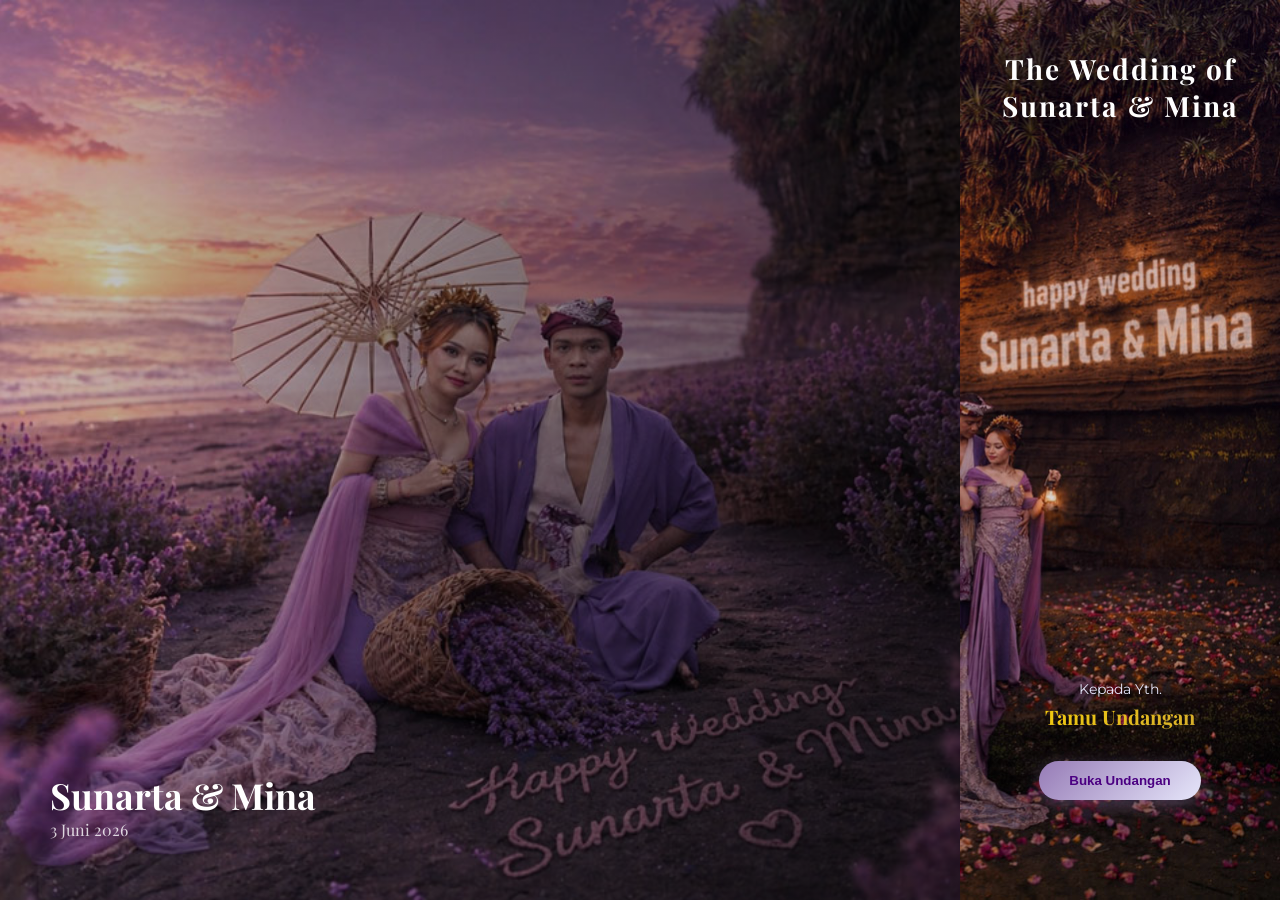
==== index.html @ 50cc135c "Replace closing image with a new file format" ====
<!DOCTYPE html>
<html lang="id">
<head>
<meta charset="UTF-8">
<meta name="viewport" content="width=device-width, initial-scale=1.0">

<title>The Wedding of Sunarta & Mina</title>

<!-- META SHARE -->
<meta property="og:title" content="Undangan Pawiwahan Sunarta & Mina">
<meta property="og:description" content="Undangan Pernikahan 3 Juni 2026">
<meta property="og:image" content="https://gurubaru.github.io/sunarta-mina/image/image_thumbnail_landscape.jpg">
<meta property="og:url" content="https://gurubaru.github.io/sunarta-mina/">
<meta property="og:type" content="website" />

<!-- FONT -->
<link href="https://fonts.googleapis.com/css2?family=Playfair+Display:wght@500;700&family=Montserrat:wght@300;400;600&display=swap" rel="stylesheet">
<link rel="stylesheet" href="style.css">
<link rel="shortcut icon" href="image/favicon-lavender.png" type="image/x-icon">
</head>

<body>
<div class="layout">
    <!-- KOLOM KIRI (PARALLAX IMAGE) -->
    <div class="left-side">
        <div class="left-text">
            <h1>Sunarta & Mina</h1>
            <p>3 Juni 2026</p>
        </div>
    </div>

    <!-- KOLOM KANAN (ISI UNDANGAN) -->
    <div class="right-side">
<!-- HERO -->
<div class="hero">

    <div class="hero-content top">
        <h1>The Wedding of</h1>
        <h1>Sunarta & Mina</h1>
    </div>

    <div class="hero-content middle">
        <p>Kepada Yth.</p>
        <h3 id="guest"></h3>
    </div>

    <button class="btn" onclick="openInvitation()">Buka Undangan</button>

</div>

<!-- SEMUA ISI UNDANGAN -->
<div id="mainContent" style="display:none;">
<!-- CARD 1 -->
<section class="card-1">
    
    <!-- TOP -->
    <div class="card1-top">
        <h1>Sunarta <br> & <br> Mina</h1>
    </div>

    <!-- MIDDLE (LAVENDER BOX) -->
    <div class="card1-middle">
        <p>3 Juni 2026</p>
        <p>Buda Umanis Julungwangi Saka 1948</p>
    </div>

    <!-- BOTTOM (COUNTDOWN) -->
    <div class="card1-bottom">
        <div class="countdown">
            <div class="box">
                <span id="day">0</span>
                <small>Hari</small>
            </div>
            <div class="box">
                <span id="hour">0</span>
                <small>Jam</small>
            </div>
            <div class="box">
                <span id="minute">0</span>
                <small>Menit</small>
            </div>
        </div>
    </div>

</section>

<!-- CARD 2 -->
<section class="card-2 fade-soft"> 
    <p class="reveal-text ayat">
        Sahrdayam saammanasyam, awidwesam krnomi wah, anyo anyam abhi haryata, watsam jatam iwa aghnya
    </p>

    <p class="reveal-text arti">
        "Aku membuat kamu sehati, sepikiran, dan bebas dari kebencian. Cintailah satu sama lain seperti sapi mencintai anaknya yang baru lahir"
    </p>

    <p class="reveal-text sumber">(Atharwa Weda III.30.1)</p>

    <!-- ⬇️ TAMBAHAN GAMBAR -->
    <img src="image/ayat.png" class="ayat-img">
</section>

<!-- PARALAX -->
<section class="parallax"></section>

<!-- CARD 3 -->
<section class="card card-3">

    <h2 class="title fade-up">Groom & Bride</h2>

    <p class="opening fade-soft">
        Om Swastyastu
    </p>

    <p class="desc fade-soft">
        Asung Kertha Wara Nugraha Ida Sang Hyang Widhi Wasa, Tuhan Yang Maha Esa. Kami Bermaksud menyelenggarakan Upacara Manusa Yadnya utawi Pawiwahan Putra - Putri Kami.
    </p>

    <div class="couple-wrapper">

        <!-- GROOM -->
        <div class="couple left slide-left">
            <img src="image/groom.jpg" class="oval">
            <h3>I Ketut Sunarta</h3>
            <p class="sub">Putra keempat dari</p>
            <p>I Made Kacung(alm) <br> & <br> Ni Wayan Mangkin</p>
            <p class="addr">Br. Batuaji, Desa Batubulan kangin, Sukawati - Gianyar</p>
        </div>

        <!-- PEMISAH -->
        <div class="divider">
            <span>&</span>
        </div>

        <!-- BRIDE -->
        <div class="couple right slide-right show">
            <img src="image/bride.jpg" class="oval">
            <h3>Ni Komang Mina</h3>
            <p class="sub">Putri ketiga dari</p>
            <p>I Ketut Suana <br> & <br> Ni Made Bari (alm)</p>
            <p class="addr">Br. Batuaji, Desa Batubulan kangin, Sukawati - Gianyar</p>
        </div>

    </div>

</section>

<!-- CARD 4 -->
<section class="card card-4 fade-up">

    <!-- OPENING -->
    <div class="opening fade-soft">
        <h5>OM SWASTYASTU</h5>
        <p>
            Dengan penuh rasa syukur ke hadapan Ida Sang Hyang Widhi Wasa, kami mengundang kehadiran
            Bapak/Ibu/Saudara/i untuk turut menyaksikan dan mendoakan pawiwahan putra-putri kami, pada
        </p>
    </div>

    <!-- 2 CARD -->
    <div class="event-wrapper">

        <!-- PAWIWAHAN -->
        <div class="event-card left slide-left">
            <h2>Pawiwahan</h2>
            <p><strong>Rabu, 3 Juni 2026</strong></p>
            <p>11.00 WITA - Selesai</p>
            <p>Br. Batuaji, Sukawati - Gianyar</p>
        </div>

        <!-- RESEPSI -->
        <div class="event-card right slide-right">
            <h2>Resepsi</h2>
            <p><strong>Rabu, 3 Juni 2026</strong></p>
            <p>18.00 WITA - Selesai</p>
            <p>Br. Batuaji, Sukawati - Gianyar</p>
        </div>

    </div>

    <!-- MAP BUTTON -->
    <div class="map-section fade-soft">
        <a href="https://maps.app.goo.gl/a8uTDVgeMQxvR4gX8" target="_blank" class="btn-map">
            📍 Lihat Lokasi
        </a>

        <div class="map-frame">
            <iframe src="https://www.google.com/maps/embed?pb=!1m17!1m12!1m3!1d697.3429466669936!2d115.26938871923971!3d-8.618314739427284!2m3!1f0!2f0!3f0!3m2!1i1024!2i768!4f13.1!3m2!1m1!2s!5e0!3m2!1sen!2sid!4v1777613498571!5m2!1sen!2sid"
            loading="lazy"></iframe>
        </div>
    </div>

    <!-- CLOSING -->
    <div class="closing fade-soft">
        <p>Kehadiran dan doa restu Anda adalah anugerah terindah bagi kami.</p>
        <h5>Om Shanti Shanti Shanti Om</h5>
    </div>

</section>

<!-- CARD 4 STORY TELLING -->
<section class="card-5">

    <div class="slider">

        <div class="slide active" style="background-image:url('image/image_5.JPG')">
            <div class="caption">
                <h3>Pertemuan</h3>
                <p>Awalnya kita hanyalah dua orang yang saling kenal namun tidak ada rasa</p>
            </div>
        </div>

        <div class="slide" style="background-image:url('image/image_16.jpg')">
            <div class="caption">
                <h3>Perkenalan</h3>
                <p>Dari sekadar kenal, kami mulai berbagi cerita dan tawa.</p>
            </div>
        </div>

        <div class="slide" style="background-image:url('image/image_7.JPG')">
            <div class="caption">
                <h3>Kedekatan</h3>
                <p>Hari demi hari, kami semakin dekat dan saling memahami.</p>
            </div>
        </div>

        <div class="slide" style="background-image:url('image/image_18.jpg')">
            <div class="caption">
                <h3>Perjalanan</h3>
                <p>Banyak momen indah dan tantangan yang kami lalui bersama.</p>
            </div>
        </div>

        <div class="slide" style="background-image:url('image/image_9.JPG')">
            <div class="caption">
                <h3>Keyakinan</h3>
                <p>Dalam perjalanan ini, kami menemukan keyakinan satu sama lain.</p>
            </div>
        </div>

        <div class="slide" style="background-image:url('image/image_10.JPG')">
            <div class="caption">
                <h3>Komitmen</h3>
                <p>Hingga akhirnya kami memutuskan untuk melangkah bersama selamanya.</p>
            </div>
        </div>
        
        <div class="dots"></div>

    </div>

</section>

<!-- CARD 6 GALLERY -->
<section>
    <div class="gallery">
        <img src="image/image_17.jpg">
        <img src="image/image_12.JPG">
        <img src="image/image_13.JPG">
        <img src="image/image_14.JPG">
        <img src="image/image_15.JPG">
        <img src="image/image_8.JPG">
    </div>
</section>

<!-- CARD GIFT -->
<section class="gift-section fade-up">

    <h2 class="gift-title">Wedding Gift</h2>
    <p class="gift-desc">
        Doa restu Anda adalah hadiah terindah. Namun jika ingin berbagi kasih, dapat melalui:
    </p>

    <div class="gift-wrapper">

        <div class="gift-card">
            <img src="image/bca.jpg" class="bank-logo">

            <h3>Bank BCA</h3>
            <p class="rekening" id="rek1">7730913022</p>
            <p>a.n. I KETUT SUNARTA</p>

            <button onclick="copyRek('rek1')">Salin Rekening</button>
        </div>

    </div>

</section>

<!-- CARD 7 -->
<section class="card card-7 fade-up">

    <div class="closing-wrapper">

        <img src="image/closing.jpg" class="closing-img">

        <h2 class="closing-title">Kami Yang Berbahagia</h2>

        <h1 class="closing-name">Sunarta & Mina</h1>

        <p class="closing-text">
            Atas kehadiran dan doa restu yang diberikan, kami mengucapkan terima kasih yang sebesar-besarnya.
        </p>

    </div>

</section>

<!-- komentar -->
 <section class="comment-section fade-up">

    <h2 class="comment-title">Ucapan & Doa</h2>
    <p class="comment-sub">Berikan ucapan terbaik untuk kami 💜</p>

    <div class="comment-form">
        <input type="text" id="name" placeholder="Nama Anda">
        <textarea id="message" placeholder="Tulis ucapan..."></textarea>
        <button onclick="addComment()">Kirim Ucapan</button>
    </div>

    <div id="commentStatus" class="comment-status"></div>
    <div id="commentList" class="comment-list"></div>

</section>

</div>
    </div>
</div>
<script src="script.js"></script>

    <audio id="musicFirst" src="music/My first.mp3"></audio>
    <audio id="musicWedding" src="music/Wedding.mp3"></audio>
</body>
</html>
---- style.css ----
:root{
    --lavender:#967BB6;
    --lavender-light:#E6E6FA;
    --lavender-dark:#4B0082;
}

*{
    margin:0;
    padding:0;
    box-sizing:border-box;
}

body{
    font-family:'Montserrat', sans-serif;
    background:#fff;
    overflow-x:hidden;
}

h1,h2,h3{
    font-family:'Playfair Display', serif;
}

/* DEFAULT (MOBILE) */
.layout{
    display:block;
}

.left-side{
    display:none;
}

/* DESKTOP */
@media(min-width:1024px){

    .layout{
        display:grid;
        grid-template-columns: 3fr 1fr; /* ⬅️ 9:3 */
        height:100vh;
        overflow:hidden;
    }

    /* KIRI (FOTO BESAR) */
    .left-side{
        display:block;
        position:relative;

        background:url('image/paralax_1.jpg') center center / cover no-repeat;

        height:100vh;
    }

    /* OVERLAY */
    .left-side::after{
        content:'';
        position:absolute;
        inset:0;
        background:linear-gradient(
            to right,
            rgba(0,0,0,0.2),
            rgba(0,0,0,0.6)
        );
    }

    /* KANAN (SCROLL) */
    .right-side{
        height:100vh;
        overflow-y:auto;
        background:#fff;
    }

}

.left-text{
    position:absolute;
    bottom:60px;
    left:50px;
    z-index:2;

    color:white;
    font-family:'Playfair Display', serif;
}

.left-text h1{
    font-size:36px;
}

.left-text p{
    opacity:0.8;
}
/* END DESKTOP */

/* HERO */
.hero{
    height:100vh;
    position:relative;

    background:url('image/hero.jpg') right center / cover no-repeat;
    
    display:flex;
    flex-direction:column;
    align-items:center;
    justify-content:center;

    text-align:center;
    padding:20px;
    overflow:hidden;
}

/* OVERLAY BIAR ELEGANT */
.hero::before{
    content:'';
    position:absolute;
    inset:0;
    background:linear-gradient(
        to bottom,
        rgba(76, 0, 130, 0.123),
        rgba(0, 0, 0, 0.182)
    );
    z-index:1;
}

/* CONTENT */
.hero-content{
    position:relative;
    z-index:2;
    width:100%;
    max-width:500px;
}

/* BAGIAN ATAS (TITLE) */
.hero-content.top{
    position:absolute;
    top:50px;
}

/* BAGIAN TENGAH (NAMA TAMU) */
.hero-content.middle{
    position:absolute;
    bottom:170px; /* ⬅️ ini kunci, deket ke tombol */
    transform:none;
}

/* TITLE */
.hero-content h1{
    color:#fff;
    font-size:28px;
    letter-spacing:2px;

    text-shadow:0 5px 20px rgba(0,0,0,0.7);
}

/* SUB TEXT */
.hero-content p{
    color:#E6E6FA;
    font-size:14px;
    margin-bottom:5px;
}

/* NAMA TAMU */
.hero-content h3{
    color:#fff;
    font-size:20px;

    background:linear-gradient(135deg, #FFD700, #C9A23A);
    -webkit-background-clip:text;
    -webkit-text-fill-color:transparent;
}

/* BUTTON */
.btn{
    position:absolute;
    bottom:100px;

    background:linear-gradient(135deg, #967BB6, #E6E6FA);
    border:none;
    padding:12px 30px;
    border-radius:30px;

    color:#4B0082;
    font-weight:600;

    cursor:pointer;
    transition:0.3s;

    z-index:2;

    box-shadow:0 5px 20px rgba(150,123,182,0.4);
}

/* HOVER */
.btn:hover{
    transform:scale(1.08);
    box-shadow:0 8px 25px rgba(150,123,182,0.6);
}

/* CARD */
.card{
    min-height:100vh;
    padding:60px 20px;
    display:flex;
    flex-direction:column;
    justify-content:center;
    align-items:center;
    text-align:center;
}

.dark{
    background:var(--lavender-dark);
    color:white;
}

.light{
    background:var(--lavender-light);
}

/* ANIMASI */
.fade-up{
    opacity:0;
    transform:translateY(50px);
    transition:1s;
}

.fade-up.show{
    opacity:1;
    transform:translateY(0);
}

.slide-left{
    opacity:0;
    transform:translateX(-100px);
    transition:1s;
}

.slide-left.show{
    opacity:1;
    transform:translateX(0);
}

.zoom{
    transition:1s;
}

.zoom:hover{
    transform:scale(1.1);
}

.spin{
    animation:spin 10s linear infinite;
}

@keyframes spin{
    from{transform:rotate(0);}
    to{transform:rotate(360deg);}
}

.blink{
    animation:blink 2s infinite;
}

@keyframes blink{
    50%{opacity:0.5;}
}

/* OVAL IMAGE */
.oval{
    width:200px;
    height:260px;
    border-radius:50%/60%;
    object-fit:cover;
}

/* GALLERY */
.gallery{
    display:grid;
    grid-template-columns:repeat(auto-fit,minmax(150px,1fr));
    gap:10px;
}

/* FALLING FLOWER */
.fall{
    position:fixed;
    top:-20px;
    pointer-events:none;
    animation:fall linear forwards;
}

/* gerakan jatuh + goyang */
@keyframes fall{
    0%{
        transform:translateY(0) translateX(0) rotate(0);
    }
    50%{
        transform:translateY(50vh) translateX(20px) rotate(180deg);
    }
    100%{
        transform:translateY(100vh) translateX(-20px) rotate(360deg);
        opacity:0;
    }
}

/* HIDE */
#main{
    display:none;
}

/* CARD 1 */
.card-1{
    position:relative;

    min-height:100vh; /* ⬅️ jangan pakai height */

    background:url('image/card1.jpg') center / cover no-repeat;

    color:#f9b005;
    text-shadow: #000 1px 0 10px;

    display:flex;
    flex-direction:column;
    justify-content:space-between;
    align-items:center;

    padding:50px 0 30px;
}

/* TOP */
.card1-top{
    position:absolute;
    top:50px;
    left: 50%;
    text-align: center;
    transform:translateX(-50%);
}

/* MIDDLE (LAVENDER BOX) */
.card1-middle{
    position:absolute;
    bottom:120px;
    left:50%;
    transform:translateX(-50%);

    width:90%; /* ⬅️ INI YANG LO MAU */

    background:rgba(244, 6, 177, 0.589);
    padding:15px 25px;
    border-radius:15px;

    backdrop-filter: blur(4px);
    text-align:center;
}

/* BOTTOM */
.card1-bottom{
    position:absolute;
    bottom:50px;
    left:50%;
    transform:translateX(-50%);
}

/* COUNTDOWN BOX */
.countdown{
    display:flex;
    gap:10px;
}

.countdown .box{
    background:rgba(76, 0, 130, 0.497);
    padding:10px 15px;
    border-radius:10px;
    text-align:center;
    min-width:60px;

    box-shadow:0 5px 15px rgba(0,0,0,0.3);
}

.countdown span{
    font-size:20px;
    font-weight:bold;
    display:block;
}

.countdown small{
    font-size:12px;
}

.countdown .box:hover{
    transform:translateY(-5px);
    transition:0.3s;
}
/* END CARD 1 */

/* CARD 2 */
.card-2{
    min-height:auto;   /* ⬅️ penting */
    padding:20px 20px;
    border-radius: 15px;
    box-shadow: #070000 0px 0px 20px;
    margin: 10px 10px;
    background-image: url('image/image_6.jpg');
    background-repeat: no-repeat;
    background-position: center;
    background-size: cover;
}

.fade-soft{
    opacity:0;
    transform:translateY(60px) scale(0.98);
    filter:blur(8px);
    transition:
        opacity 1.2s cubic-bezier(0.22, 1, 0.36, 1),
        transform 1.2s cubic-bezier(0.22, 1, 0.36, 1),
        filter 1.2s cubic-bezier(0.22, 1, 0.36, 1);
}

.fade-soft.show{
    opacity:1;
    transform:translateY(0) scale(1);
    filter:blur(0);
}

.card-2 .ayat{
    font-style:italic;
    font-size:15px;
    color:#f5d63b;
    margin-bottom:15px;
}

.card-2 .arti{
    font-size:13px;
    color:#f3c45e;
    margin-bottom:10px;
    text-shadow: #000 1px 0 10px;
}

.card-2 .sumber{
    font-size:11px;
    color:#888;
}

.reveal-text span{
    display:inline-block;
    opacity:0;
    transform:translateY(20px);
    filter:blur(6px);
}

/* saat muncul */
.reveal-text.show span{
    animation:wordFade 0.8s forwards;
}

/* animasi */
@keyframes wordFade{
    to{
        opacity:1;
        transform:translateY(0);
        filter:blur(0);
    }
}

.ayat-img{
    width:60px; /* kecil elegant */
    margin:25px auto 0;
    display:block;

    opacity:0.8;
    filter:drop-shadow(0 5px 10px rgba(150,123,182,0.3));

    animation:floatAyat 4s ease-in-out infinite;
}

/* efek floating halus */
@keyframes floatAyat{
    0%,100%{transform:translateY(0);}
    50%{transform:translateY(-8px);}
}
/* END CARD 2 */

/* CARD 3 */
.card-3{
    background:linear-gradient(to bottom, #fff, #f5f0ff);
    padding:80px 20px;
}

/* TITLE */
.card-3 .title{
    font-size:32px;
    color:#4B0082;
    margin-bottom:10px;
    letter-spacing:2px;
}

/* OPENING */
.card-3 .opening{
    font-style:italic;
    color:#967BB6;
    margin-bottom:10px;
}

/* DESC */
.card-3 .desc{
    max-width:600px;
    margin:0 auto 40px;
    color:#555;
    font-size:14px;
}

/* WRAPPER */
.couple-wrapper{
    display:grid;
    grid-template-columns:1fr; /* ⬅️ ini kunci */
    gap:40px;
    justify-items:center;
}

/* COUPLE CARD */
.couple{
    width:100%;
    max-width:250px;
    text-align:center;
    transition:0.5s;
}

.couple:hover{
    transform:translateY(-10px);
}

/* FOTO */
.couple img{
    width:200px;
    height:260px;
    border-radius:50%/60%;
    object-fit:cover;
    margin-bottom:15px;

    box-shadow:0 10px 30px rgba(150,123,182,0.4);
}

.couple img:hover{
    box-shadow:0 0 25px rgba(150,123,182,0.8);
}

/* NAMA */
.couple h3{
    font-size:20px;
    color:#4B0082;
    margin-bottom:5px;
}

/* SUB */
.sub{
    font-size:13px;
    color:#888;
}

/* ADDRESS */
.addr{
    font-size:12px;
    color:#aaa;
}

/* DIVIDER */
.divider{
    font-size:30px;
    color:#967BB6;
    font-family:'Playfair Display', serif;
    flex:0 0 auto;
}

/* ANIMASI */
.slide-left{
    opacity:0;
    transform:translateX(-80px);
    transition:1s;
}
.slide-left.show{
    opacity:1;
    transform:translateX(0);
}

.slide-right{
    opacity:0;
    transform:translateX(80px);
    transition:1s;
}
.slide-right.show{
    opacity:1;
    transform:translateX(0);
}
/* END CARD 3 */

/* PARALAX */
.parallax{
    min-height:300px; /* ⬅️ fleksibel, jangan height fix */

    background:url('image/paralax_1.png') center center / cover no-repeat;

    display:flex;
    align-items:center;
    justify-content:center;

    position:relative;
    overflow:hidden;
}
/* END PARALAX */

/* CARD 4 BACKGROUND */
.card-4{
    background:linear-gradient(
        135deg,
        #4B0082,   /* ungu */
        #800020,   /* maroon */
        #2e003e    /* deep purple */
    );
    padding:30px 20px;
}

/* OPENING */
.opening{
    max-width:600px;
    margin:0 auto 40px;
    text-align:center;
    color:#f5d63b;
}

/* WRAPPER */
.event-wrapper{
    display:flex;
    justify-content:center;
    gap:20px;
    flex-wrap:wrap;
    margin-bottom:40px;
}

/* EVENT CARD */
.event-card{
    background:rgba(255,255,255,0.7);
    backdrop-filter:blur(6px);

    padding:25px;
    border-radius:20px;
    width:260px;
    text-align:center;

    box-shadow:0 10px 30px rgba(150,123,182,0.2);
    transition:0.4s;
}

.event-card:hover{
    transform:translateY(-8px) scale(1.02);
}

/* TITLE */
.event-card h2{
    color:#4B0082;
    margin-bottom:10px;
}

/* TEXT */
.event-card p{
    font-size:14px;
    color:#444;
}

/* MAP SECTION */
.map-section{
    text-align:center;
    margin-bottom:40px;
}

/* BUTTON */
.btn-map{
    display:inline-block;
    padding:12px 25px;
    border-radius:30px;

    background:linear-gradient(135deg, #967BB6, #E6E6FA);
    color:#4B0082;
    font-weight:600;
    text-decoration:none;

    box-shadow:0 5px 15px rgba(150,123,182,0.3);
    transition:0.3s;
}

.btn-map:hover{
    transform:scale(1.05);
}

/* MAP FRAME */
.map-frame{
    margin-top:20px;
    border-radius:20px;
    overflow:hidden;
    box-shadow:0 10px 25px rgba(0,0,0,0.2);
}

.map-frame iframe{
    width:100%;
    height:300px;
    border:0;
}

/* CLOSING */
.closing{
    text-align:center;
    color:#f5d63b;
}
/* END CARD 4 */

/* CARD SLIDER */
.slider{
    position:relative;
    height:80vh;
    overflow:hidden;
}

.slide{
    position:absolute;
    inset:0;
    opacity:0;
    transition:1s ease;
}

.slide.active{
    opacity:1;
}

/* gambar */
.slide{
    background-size:cover;
    background-position:center;
}
.dots{
    position:absolute;
    bottom:15px;
    left:50%;
    transform:translateX(-50%);
    z-index:5;
}

.dots{
    position:absolute;
    bottom:10px;
    left:50%;
    transform:translateX(-50%);
}

.dot{
    width:10px;
    height:10px;
    background:rgba(255,255,255,0.5);
    margin:0 4px;
    border-radius:50%;
    transition:0.3s;
}

.dot.active{
    background:#967BB6;
    transform:scale(1.3);
}
.caption{
    position:absolute;
    bottom:30px;
    left:50%;
    transform:translateX(-50%);

    width:90%;
    max-width:500px;

    padding:20px;
    border-radius:20px;

    /* gradient putih → hitam */
    background:linear-gradient(
        to top,
        rgba(0,0,0,0.85),
        rgba(255,255,255,0.2)
    );

    backdrop-filter:blur(6px);

    text-align:center;

    box-shadow:0 10px 30px rgba(0,0,0,0.3);
}
.caption h3{
    font-size:20px;
    margin-bottom:5px;

    background:linear-gradient(135deg, #FFD700, #C9A23A);
    -webkit-background-clip:text;
    -webkit-text-fill-color:transparent;

    font-family:'Playfair Display', serif;
}

.caption p{
    font-size:14px;
    color:#f5f5f5;
}

/* END CARD SLIDER */

/* CARD 6 */
.gallery{
    display:grid;
    grid-template-columns:repeat(2, 1fr); /* 2 kolom mobile */
    gap:10px;
    padding:20px;
}
.gallery img{
    width:100%;
    height:180px;
    object-fit:cover;

    border-radius:15px;

    box-shadow:0 5px 15px rgba(0,0,0,0.2);

    opacity:0;
    transform:translateY(30px);
    transition:0.6s;
}
.gallery img:hover{
    transform:scale(1.05);
    filter:brightness(0.9);
}
.gallery img.show{
    opacity:1;
    transform:translateY(0);
}
/* END CARD 6 */

/* CARD 7 */
/* BACKGROUND */
.card-7{
    padding:20px 20px;
    text-align:center;

    background:linear-gradient(
        135deg,
        #4B0082,   /* ungu */
        #800020,   /* maroon */
        #2e003e    /* deep purple */
    );

    color:white;
}

/* WRAPPER */
.closing-wrapper{
    max-width:600px;
    margin:auto;
}

/* IMAGE */
.closing-img{
    width:100%;
    max-width:350px;
    border-radius:20px;
    margin-bottom:30px;

    box-shadow:0 15px 40px rgba(0,0,0,0.5);
}

/* TITLE */
.closing-title{
    font-size:20px;
    letter-spacing:2px;
    margin-bottom:10px;
    opacity:0.9;
}

/* NAMA (GOLD EFFECT) */
.closing-name{
    font-size:36px;
    margin-bottom:15px;

    background:linear-gradient(135deg, #FFD700, #C9A23A);
    -webkit-background-clip:text;
    -webkit-text-fill-color:transparent;

    font-family:'Playfair Display', serif;
}

/* TEXT */
.closing-text{
    font-size:14px;
    color:#ddd;
}

.closing-wrapper{
    opacity:0;
    transform:scale(0.95) translateY(30px);
    transition:1s ease;
}

.card-7.show .closing-wrapper{
    opacity:1;
    transform:scale(1) translateY(0);
}

.closing-name{
    text-shadow:0 0 20px rgba(255,215,0,0.3);
}

/* GIFT SECTION */
.gift-section{
    text-align:center;
    padding:20px 20px;
    background:linear-gradient(to bottom, #f5f0ff, #fff);
}

.gift-title{
    font-size:28px;
    color:#4B0082;
    margin-bottom:10px;
}

.gift-desc{
    font-size:14px;
    color:#777;
    margin-bottom:40px;
}

/* WRAPPER jadi center */
.gift-wrapper{
    display:flex;
    justify-content:center;
}

/* CARD */
.gift-card{
    width:100%;
    max-width:350px;

    background:linear-gradient(135deg, #967BB6, #E6E6FA);
    padding:25px;
    border-radius:20px;

    color:#4B0082;
    text-align:center;

    box-shadow:0 10px 25px rgba(150,123,182,0.3);
    transition:0.4s;
}

.gift-card:hover{
    transform:translateY(-8px);
}

/* LOGO */
.bank-logo{
    width:80px;
    margin-bottom:15px;

    background:white;
    padding:5px 10px;
    border-radius:10px;
}

/* TEXT */
.rekening{
    font-size:18px;
    font-weight:bold;
    margin:10px 0;
    letter-spacing:2px;
}

/* BUTTON */
.gift-card button{
    margin-top:10px;
    padding:8px 15px;
    border:none;
    border-radius:20px;

    background:#4B0082;
    color:#fff;
    cursor:pointer;

    transition:0.3s;
}

.gift-card button:hover{
    background:#2e004f;
}

.bank-logo{
    width:80px;
    height:auto;
    margin-bottom:10px;

    object-fit:contain;
    filter:drop-shadow(0 5px 10px rgba(0,0,0,0.2));
}

/* KOMENTAR */
/* SECTION */
.comment-section{
    padding:20px 20px;
    text-align:center;
    background:linear-gradient(to bottom, #fff, #f5f0ff);
}

/* TITLE */
.comment-title{
    font-size:28px;
    color:#4B0082;
}

.comment-sub{
    font-size:14px;
    color:#888;
    margin-bottom:30px;
}

/* FORM */
.comment-form{
    max-width:400px;
    margin:0 auto 40px;
}

/* INPUT */
.comment-form input,
.comment-form textarea{
    width:100%;
    padding:12px;
    margin:10px 0;

    border-radius:12px;
    border:1px solid #ddd;

    font-family:inherit;
    font-size:14px;

    transition:0.3s;
}

.comment-form input:focus,
.comment-form textarea:focus{
    border-color:#967BB6;
    box-shadow:0 0 10px rgba(150,123,182,0.3);
    outline:none;
}

/* TEXTAREA */
.comment-form textarea{
    height:100px;
    resize:none;
}

/* BUTTON */
.comment-form button{
    width:100%;
    padding:12px;

    border:none;
    border-radius:25px;

    background:linear-gradient(135deg, #967BB6, #E6E6FA);
    color:#4B0082;

    font-weight:600;
    cursor:pointer;
    transition:0.3s;

    box-shadow:0 5px 20px rgba(150,123,182,0.3);
}

.comment-form button:hover{
    transform:scale(1.05);
}

/* LIST */
.comment-list{
    max-width:500px;
    margin:auto;
}

/* ITEM */
.comment{
    background:linear-gradient(135deg, #ffffff, #f5f0ff);
    border-radius:15px;

    padding:15px;
    margin-bottom:15px;

    text-align:left;

    box-shadow:0 5px 15px rgba(0,0,0,0.08);

    opacity:0;
    transform:translateY(20px);
    transition:0.5s;
}

.comment.show{
    opacity:1;
    transform:translateY(0);
}

/* NAME */
.comment h4{
    margin:0;
    color:#4B0082;
    font-size:16px;
}

/* MESSAGE */
.comment p{
    margin:5px 0 0;
    font-size:14px;
    color:#555;
}

.comment-status{
    margin-top:10px;
    font-size:13px;
    color:#967BB6;
    min-height:18px;
    transition:0.3s;
}

.comment-status.loading::after{
    content:'...';
    animation:dots 1s infinite;
}

@keyframes dots{
    0%{content:'';}
    33%{content:'.';}
    66%{content:'..';}
    100%{content:'...';}
}

.comment-header{
    display:flex;
    justify-content:space-between;
    align-items:center;
}

.time{
    font-size:11px;
    color:#aaa;
}
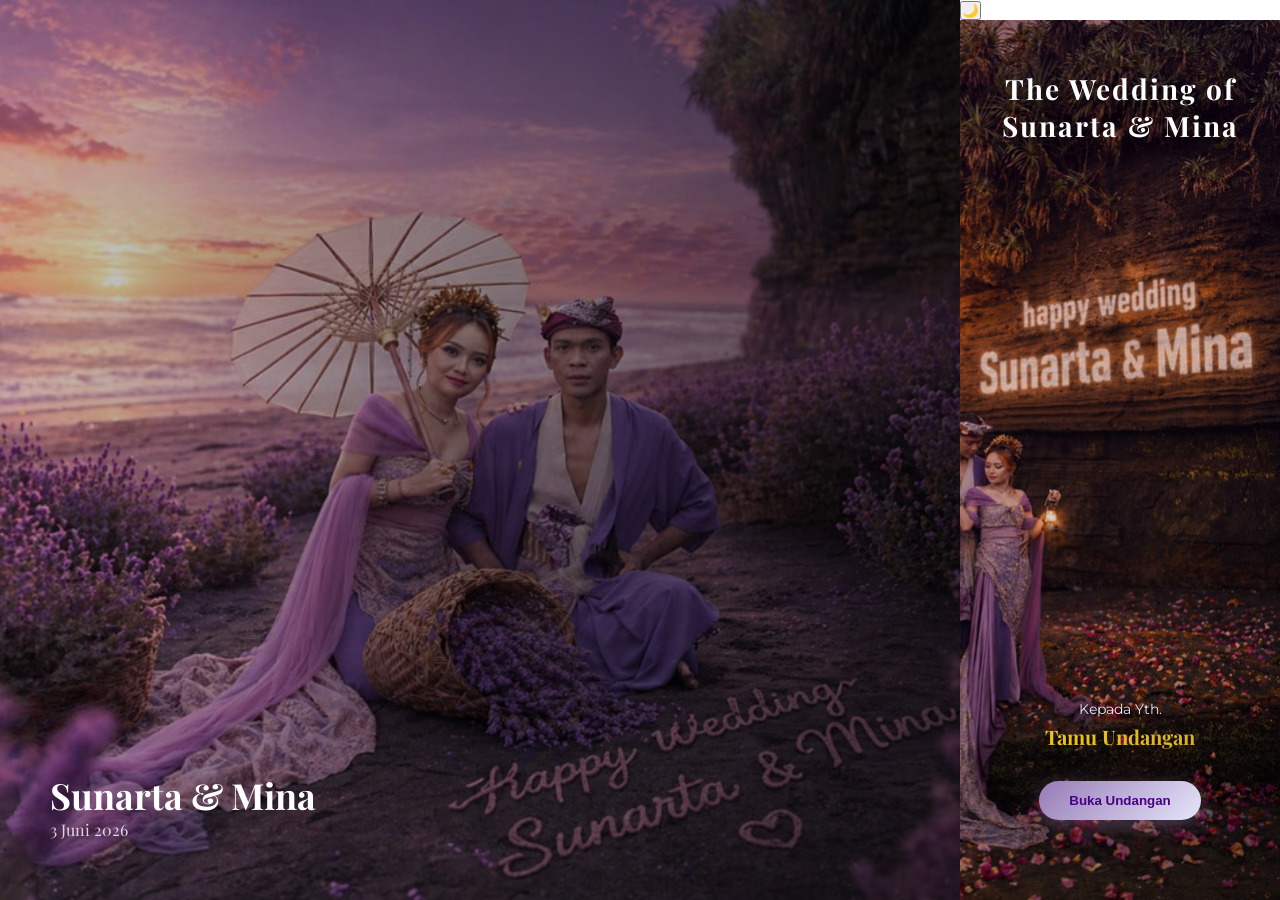
==== commit f0c89f0d: "Add dark mode toggle button to index.html" ====
--- a/index.html
+++ b/index.html
@@ -31,304 +31,349 @@
 
     <!-- KOLOM KANAN (ISI UNDANGAN) -->
     <div class="right-side">
-<!-- HERO -->
-<div class="hero">
-
-    <div class="hero-content top">
-        <h1>The Wedding of</h1>
-        <h1>Sunarta & Mina</h1>
-    </div>
-
-    <div class="hero-content middle">
-        <p>Kepada Yth.</p>
-        <h3 id="guest"></h3>
-    </div>
-
-    <button class="btn" onclick="openInvitation()">Buka Undangan</button>
-
-</div>
-
-<!-- SEMUA ISI UNDANGAN -->
-<div id="mainContent" style="display:none;">
-<!-- CARD 1 -->
-<section class="card-1">
-    
-    <!-- TOP -->
-    <div class="card1-top">
-        <h1>Sunarta <br> & <br> Mina</h1>
-    </div>
-
-    <!-- MIDDLE (LAVENDER BOX) -->
-    <div class="card1-middle">
-        <p>3 Juni 2026</p>
-        <p>Buda Umanis Julungwangi Saka 1948</p>
-    </div>
-
-    <!-- BOTTOM (COUNTDOWN) -->
-    <div class="card1-bottom">
-        <div class="countdown">
-            <div class="box">
-                <span id="day">0</span>
-                <small>Hari</small>
+        
+         <!-- DARK MODE TOGGLE -->
+        <button id="themeToggle" class="theme-toggle">
+            🌙
+        </button>
+        
+        <!-- HERO -->
+        <div class="hero">
+
+            <div class="hero-content top">
+                <h1>The Wedding of</h1>
+                <h1>Sunarta & Mina</h1>
             </div>
-            <div class="box">
-                <span id="hour">0</span>
-                <small>Jam</small>
+
+            <div class="hero-content middle">
+                <p>Kepada Yth.</p>
+                <h3 id="guest"></h3>
             </div>
-            <div class="box">
-                <span id="minute">0</span>
-                <small>Menit</small>
-            </div>
+
+            <button class="btn" onclick="openInvitation()">Buka Undangan</button>
+
         </div>
-    </div>
-
-</section>
-
-<!-- CARD 2 -->
-<section class="card-2 fade-soft"> 
-    <p class="reveal-text ayat">
-        Sahrdayam saammanasyam, awidwesam krnomi wah, anyo anyam abhi haryata, watsam jatam iwa aghnya
-    </p>
-
-    <p class="reveal-text arti">
-        "Aku membuat kamu sehati, sepikiran, dan bebas dari kebencian. Cintailah satu sama lain seperti sapi mencintai anaknya yang baru lahir"
-    </p>
-
-    <p class="reveal-text sumber">(Atharwa Weda III.30.1)</p>
-
-    <!-- ⬇️ TAMBAHAN GAMBAR -->
-    <img src="image/ayat.png" class="ayat-img">
-</section>
-
-<!-- PARALAX -->
-<section class="parallax"></section>
-
-<!-- CARD 3 -->
-<section class="card card-3">
-
-    <h2 class="title fade-up">Groom & Bride</h2>
-
-    <p class="opening fade-soft">
-        Om Swastyastu
-    </p>
-
-    <p class="desc fade-soft">
-        Asung Kertha Wara Nugraha Ida Sang Hyang Widhi Wasa, Tuhan Yang Maha Esa. Kami Bermaksud menyelenggarakan Upacara Manusa Yadnya utawi Pawiwahan Putra - Putri Kami.
-    </p>
-
-    <div class="couple-wrapper">
-
-        <!-- GROOM -->
-        <div class="couple left slide-left">
-            <img src="image/groom.jpg" class="oval">
-            <h3>I Ketut Sunarta</h3>
-            <p class="sub">Putra keempat dari</p>
-            <p>I Made Kacung(alm) <br> & <br> Ni Wayan Mangkin</p>
-            <p class="addr">Br. Batuaji, Desa Batubulan kangin, Sukawati - Gianyar</p>
+
+        <!-- SEMUA ISI UNDANGAN -->
+        <div id="mainContent" style="display:none;">
+            <!-- CARD 1 -->
+            <section class="card-1">
+                
+                <!-- TOP -->
+                <div class="card1-top">
+                    <h1>Sunarta <br> & <br> Mina</h1>
+                </div>
+
+                <!-- MIDDLE (LAVENDER BOX) -->
+                <div class="card1-middle">
+                    <p>3 Juni 2026</p>
+                    <p>Buda Umanis Julungwangi Saka 1948</p>
+                </div>
+
+                <!-- BOTTOM (COUNTDOWN) -->
+                <div class="card1-bottom">
+                    <div class="countdown">
+                        <div class="box">
+                            <span id="day">0</span>
+                            <small>Hari</small>
+                        </div>
+                        <div class="box">
+                            <span id="hour">0</span>
+                            <small>Jam</small>
+                        </div>
+                        <div class="box">
+                            <span id="minute">0</span>
+                            <small>Menit</small>
+                        </div>
+                    </div>
+                </div>
+
+            </section>
+
+            <!-- CARD 2 -->
+            <section class="card-2 fade-soft"> 
+                <p class="reveal-text ayat">
+                    Sahrdayam saammanasyam, awidwesam krnomi wah, anyo anyam abhi haryata, watsam jatam iwa aghnya
+                </p>
+
+                <p class="reveal-text arti">
+                    "Aku membuat kamu sehati, sepikiran, dan bebas dari kebencian. Cintailah satu sama lain seperti sapi mencintai anaknya yang baru lahir"
+                </p>
+
+                <p class="reveal-text sumber">(Atharwa Weda III.30.1)</p>
+
+                <!-- ⬇️ TAMBAHAN GAMBAR -->
+                <img src="image/ayat.png" class="ayat-img">
+            </section>
+
+            <!-- PARALAX -->
+            <section class="parallax" id="parallaxDoor">
+
+                <!-- FOTO UTAMA -->
+                <div class="parallax-main"></div>
+
+                <!-- PINTU -->
+                <div class="door door-left"></div>
+                <div class="door door-right"></div>
+
+            </section>
+
+            <!-- CARD 3 -->
+            <section class="card card-3">
+
+                <h2 class="title fade-up">Groom & Bride</h2>
+
+                <p class="opening fade-soft">
+                    Om Swastyastu
+                </p>
+
+                <p class="desc fade-soft">
+                    Asung Kertha Wara Nugraha Ida Sang Hyang Widhi Wasa, Tuhan Yang Maha Esa. Kami Bermaksud menyelenggarakan Upacara Manusa Yadnya utawi Pawiwahan Putra - Putri Kami.
+                </p>
+
+                <div class="couple-wrapper">
+
+                    <!-- GROOM -->
+                    <div class="couple left slide-left">
+                        <img data-src="image/groom.jpg" class="oval" loading="lazy">
+                        <h3>I Ketut Sunarta</h3>
+                        <p class="sub">Putra keempat dari</p>
+                        <p>I Made Kacung(alm) <br> & <br> Ni Wayan Mangkin</p>
+                        <p class="addr">Br. Batuaji, Desa Batubulan kangin, Sukawati - Gianyar</p>
+                    </div>
+
+                    <!-- PEMISAH -->
+                    <div class="divider">
+                        <span>&</span>
+                    </div>
+
+                    <!-- BRIDE -->
+                    <div class="couple right slide-right show">
+                        <img data-src="image/bride.jpg" class="oval" loading="lazy">
+                        <h3>Ni Komang Minaliati</h3>
+                        <p class="sub">Putri ketiga dari</p>
+                        <p>I Ketut Suana <br> & <br> Ni Made Bari (alm)</p>
+                        <p class="addr">Br. Batuaji, Desa Batubulan kangin, Sukawati - Gianyar</p>
+                    </div>
+
+                </div>
+
+            </section>
+
+            <!-- CARD 4 -->
+            <section class="card card-4 fade-up">
+
+                <!-- OPENING -->
+                <div class="opening fade-soft">
+                    <h5>OM SWASTYASTU</h5>
+                    <p>
+                        Dengan penuh rasa syukur ke hadapan Ida Sang Hyang Widhi Wasa, kami mengundang kehadiran
+                        Bapak/Ibu/Saudara/i untuk turut menyaksikan dan mendoakan pawiwahan putra-putri kami, pada
+                    </p>
+                </div>
+
+                <!-- 2 CARD -->
+                <div class="event-wrapper">
+
+                    <!-- PAWIWAHAN -->
+                    <div class="event-card left slide-left">
+                        <h2>Pawiwahan</h2>
+                        <p><strong>Rabu, 3 Juni 2026</strong></p>
+                        <p>11.00 WITA - Selesai</p>
+                        <p>Br. Batuaji, Ds. Batubulan Kangin, Sukawati - Gianyar</p>
+                    </div>
+
+                    <!-- RESEPSI -->
+                    <div class="event-card right slide-right">
+                        <h2>Resepsi</h2>
+                        <p><strong>Rabu, 3 Juni 2026</strong></p>
+                        <p>18.00 WITA - Selesai</p>
+                        <p>Br. Batuaji, Ds. Batubulan Kangin, Sukawati - Gianyar</p>
+                    </div>
+
+                </div>
+
+                <!-- MAP BUTTON -->
+                <div class="map-section fade-soft">
+                    <a href="https://maps.app.goo.gl/asgo5WWqM8gqXGjD6" target="_blank" class="btn-map">
+                        📍 Lihat Lokasi
+                    </a>
+
+                    <div class="map-frame">
+                        <iframe src="https://www.google.com/maps/embed?pb=!1m18!1m12!1m3!1d3944.7685981561153!2d115.26707877478881!3d-8.618200991427651!2m3!1f0!2f0!3f0!3m2!1i1024!2i768!4f13.1!3m3!1m2!1s0x2dd23fc501f5f7c9%3A0xd74343faf1aad0cf!2zQmFsZSBCYW5qYXIgQmF0dWFqaSAtIOGsqeGsruGsvuGsqeGsnOGthOGsmuGsg-GsqeGsouGsuOGss-GsmuGstuGtnw!5e0!3m2!1sen!2sid!4v1777857655776!5m2!1sen!2sid" width="600" height="450" style="border:0;" allowfullscreen="" loading="lazy" referrerpolicy="no-referrer-when-downgrade" 
+                        loading="lazy"></iframe>
+                    </div>
+                </div>
+
+                <!-- CLOSING -->
+                <div class="closing fade-soft">
+                    <p>Kehadiran dan doa restu Anda adalah anugerah terindah bagi kami.</p>
+                    <h5>Om Shanti Shanti Shanti Om</h5>
+                </div>
+
+            </section>
+
+            <!-- CARD 4 STORY TELLING -->
+            <section class="card-5">
+
+                <div class="slider">
+
+                    <div class="slide active" style="background-image:url('image/image_5.JPG')">
+                        <div class="overlay"></div>
+
+                        <div class="caption">
+                            <h3>Pertemuan</h3>
+                            <p>Awalnya kita hanyalah dua orang yang saling kenal namun tidak ada rasa</p>
+                        </div>
+                    </div>
+
+                    <div class="slide" style="background-image:url('image/image_16.jpg')">
+                        <div class="overlay"></div>
+
+                        <div class="caption">
+                            <h3>Perkenalan</h3>
+                            <p>Dari sekadar kenal, kami mulai berbagi cerita dan tawa.</p>
+                        </div>
+                    </div>
+
+                    <div class="slide" style="background-image:url('image/image_7.JPG')">
+                        <div class="overlay"></div>
+
+                        <div class="caption">
+                            <h3>Kedekatan</h3>
+                            <p>Hari demi hari, kami semakin dekat dan saling memahami.</p>
+                        </div>
+                    </div>
+
+                    <div class="slide" style="background-image:url('image/image_18.jpg')">
+                        <div class="overlay"></div>
+
+                        <div class="caption">
+                            <h3>Perjalanan</h3>
+                            <p>Banyak momen indah dan tantangan yang kami lalui bersama.</p>
+                        </div>
+                    </div>
+
+                    <div class="slide" style="background-image:url('image/image_9.JPG')">
+                        <div class="overlay"></div>
+
+                        <div class="caption">
+                            <h3>Keyakinan</h3>
+                            <p>Dalam perjalanan ini, kami menemukan keyakinan satu sama lain.</p>
+                        </div>
+                    </div>
+
+                    <div class="slide" style="background-image:url('image/image_10.JPG')">
+                        <div class="overlay"></div>
+
+                        <div class="caption">
+                            <h3>Komitmen</h3>
+                            <p>Hingga akhirnya kami memutuskan untuk melangkah bersama selamanya.</p>
+                        </div>
+                    </div>
+
+                    <!-- progress -->
+                    <div class="progress-wrapper">
+                        <div class="progress-bar"></div>
+                    </div>
+
+                    <div class="dots"></div>
+
+                </div>
+
+            </section>
+
+            <!-- CARD 6 GALLERY -->
+            <section>
+                <div class="gallery">
+                    <img data-src="image/image_17.jpg" loading="lazy">
+                    <img data-src="image/image_12.JPG" loading="lazy">
+                    <img data-src="image/image_13.JPG" loading="lazy">
+                    <img data-src="image/image_14.JPG" loading="lazy">
+                    <img data-src="image/image_15.JPG" loading="lazy">
+                    <img data-src="image/image_8.JPG" loading="lazy">
+                </div>
+            </section>
+
+            <!-- CARD GIFT -->
+            <section class="gift-section fade-up">
+
+                <h2 class="gift-title">Wedding Gift</h2>
+                <p class="gift-desc">
+                    Doa restu Anda adalah hadiah terindah. Namun jika ingin berbagi kasih, dapat melalui:
+                </p>
+
+                <div class="gift-wrapper">
+
+                    <div class="gift-card">
+                        <img data-src="image/bca.jpg" class="bank-logo" loading="lazy">
+
+                        <h3>Bank BCA</h3>
+                        <p class="rekening" id="rek1">7730913022</p>
+                        <p>a.n. I KETUT SUNARTA</p>
+
+                        <button onclick="copyRek('rek1')">Salin Rekening</button>
+                    </div>
+
+                </div>
+
+            </section>
+
+            <!-- CARD 7 -->
+            <section class="card-7 fade-up">
+
+                <div class="closing-wrapper">
+
+                    <div class="closing-img-wrap">
+
+                        <img data-src="image/closing.jpg" class="closing-img" loading="lazy">
+
+                        <!-- sparkle -->
+                        <span class="sparkle sparkle1"></span>
+                        <span class="sparkle sparkle2"></span>
+                        <span class="sparkle sparkle3"></span>
+                        <span class="sparkle sparkle4"></span>
+
+                    </div>
+
+                    <h2 class="closing-title">Kami Yang Berbahagia</h2>
+
+                    <h1 class="closing-name">Sunarta & Mina</h1>
+
+                    <p class="closing-text">
+                        Atas kehadiran dan doa restu yang diberikan, kami mengucapkan terima kasih yang sebesar-besarnya.
+                    </p>
+
+                </div>
+
+            </section>
+
+            <!-- komentar -->
+            <section class="comment-section fade-up">
+
+                <h2 class="comment-title">Ucapan & Doa</h2>
+                <p class="comment-sub">Berikan ucapan terbaik untuk kami 💜</p>
+
+                <div class="comment-form">
+                    <input type="text" id="name" placeholder="Nama Anda">
+                    <textarea id="message" placeholder="Tulis ucapan..."></textarea>
+                    <button onclick="addComment()">Kirim Ucapan</button>
+                </div>
+
+                <div id="commentStatus" class="comment-status"></div>
+                <div id="commentList" class="comment-list"></div>
+
+            </section>
+
         </div>
-
-        <!-- PEMISAH -->
-        <div class="divider">
-            <span>&</span>
-        </div>
-
-        <!-- BRIDE -->
-        <div class="couple right slide-right show">
-            <img src="image/bride.jpg" class="oval">
-            <h3>Ni Komang Mina</h3>
-            <p class="sub">Putri ketiga dari</p>
-            <p>I Ketut Suana <br> & <br> Ni Made Bari (alm)</p>
-            <p class="addr">Br. Batuaji, Desa Batubulan kangin, Sukawati - Gianyar</p>
-        </div>
-
-    </div>
-
-</section>
-
-<!-- CARD 4 -->
-<section class="card card-4 fade-up">
-
-    <!-- OPENING -->
-    <div class="opening fade-soft">
-        <h5>OM SWASTYASTU</h5>
-        <p>
-            Dengan penuh rasa syukur ke hadapan Ida Sang Hyang Widhi Wasa, kami mengundang kehadiran
-            Bapak/Ibu/Saudara/i untuk turut menyaksikan dan mendoakan pawiwahan putra-putri kami, pada
-        </p>
-    </div>
-
-    <!-- 2 CARD -->
-    <div class="event-wrapper">
-
-        <!-- PAWIWAHAN -->
-        <div class="event-card left slide-left">
-            <h2>Pawiwahan</h2>
-            <p><strong>Rabu, 3 Juni 2026</strong></p>
-            <p>11.00 WITA - Selesai</p>
-            <p>Br. Batuaji, Sukawati - Gianyar</p>
-        </div>
-
-        <!-- RESEPSI -->
-        <div class="event-card right slide-right">
-            <h2>Resepsi</h2>
-            <p><strong>Rabu, 3 Juni 2026</strong></p>
-            <p>18.00 WITA - Selesai</p>
-            <p>Br. Batuaji, Sukawati - Gianyar</p>
-        </div>
-
-    </div>
-
-    <!-- MAP BUTTON -->
-    <div class="map-section fade-soft">
-        <a href="https://maps.app.goo.gl/a8uTDVgeMQxvR4gX8" target="_blank" class="btn-map">
-            📍 Lihat Lokasi
-        </a>
-
-        <div class="map-frame">
-            <iframe src="https://www.google.com/maps/embed?pb=!1m17!1m12!1m3!1d697.3429466669936!2d115.26938871923971!3d-8.618314739427284!2m3!1f0!2f0!3f0!3m2!1i1024!2i768!4f13.1!3m2!1m1!2s!5e0!3m2!1sen!2sid!4v1777613498571!5m2!1sen!2sid"
-            loading="lazy"></iframe>
-        </div>
-    </div>
-
-    <!-- CLOSING -->
-    <div class="closing fade-soft">
-        <p>Kehadiran dan doa restu Anda adalah anugerah terindah bagi kami.</p>
-        <h5>Om Shanti Shanti Shanti Om</h5>
-    </div>
-
-</section>
-
-<!-- CARD 4 STORY TELLING -->
-<section class="card-5">
-
-    <div class="slider">
-
-        <div class="slide active" style="background-image:url('image/image_5.JPG')">
-            <div class="caption">
-                <h3>Pertemuan</h3>
-                <p>Awalnya kita hanyalah dua orang yang saling kenal namun tidak ada rasa</p>
-            </div>
-        </div>
-
-        <div class="slide" style="background-image:url('image/image_16.jpg')">
-            <div class="caption">
-                <h3>Perkenalan</h3>
-                <p>Dari sekadar kenal, kami mulai berbagi cerita dan tawa.</p>
-            </div>
-        </div>
-
-        <div class="slide" style="background-image:url('image/image_7.JPG')">
-            <div class="caption">
-                <h3>Kedekatan</h3>
-                <p>Hari demi hari, kami semakin dekat dan saling memahami.</p>
-            </div>
-        </div>
-
-        <div class="slide" style="background-image:url('image/image_18.jpg')">
-            <div class="caption">
-                <h3>Perjalanan</h3>
-                <p>Banyak momen indah dan tantangan yang kami lalui bersama.</p>
-            </div>
-        </div>
-
-        <div class="slide" style="background-image:url('image/image_9.JPG')">
-            <div class="caption">
-                <h3>Keyakinan</h3>
-                <p>Dalam perjalanan ini, kami menemukan keyakinan satu sama lain.</p>
-            </div>
-        </div>
-
-        <div class="slide" style="background-image:url('image/image_10.JPG')">
-            <div class="caption">
-                <h3>Komitmen</h3>
-                <p>Hingga akhirnya kami memutuskan untuk melangkah bersama selamanya.</p>
-            </div>
-        </div>
-        
-        <div class="dots"></div>
-
-    </div>
-
-</section>
-
-<!-- CARD 6 GALLERY -->
-<section>
-    <div class="gallery">
-        <img src="image/image_17.jpg">
-        <img src="image/image_12.JPG">
-        <img src="image/image_13.JPG">
-        <img src="image/image_14.JPG">
-        <img src="image/image_15.JPG">
-        <img src="image/image_8.JPG">
-    </div>
-</section>
-
-<!-- CARD GIFT -->
-<section class="gift-section fade-up">
-
-    <h2 class="gift-title">Wedding Gift</h2>
-    <p class="gift-desc">
-        Doa restu Anda adalah hadiah terindah. Namun jika ingin berbagi kasih, dapat melalui:
-    </p>
-
-    <div class="gift-wrapper">
-
-        <div class="gift-card">
-            <img src="image/bca.jpg" class="bank-logo">
-
-            <h3>Bank BCA</h3>
-            <p class="rekening" id="rek1">7730913022</p>
-            <p>a.n. I KETUT SUNARTA</p>
-
-            <button onclick="copyRek('rek1')">Salin Rekening</button>
-        </div>
-
-    </div>
-
-</section>
-
-<!-- CARD 7 -->
-<section class="card card-7 fade-up">
-
-    <div class="closing-wrapper">
-
-        <img src="image/closing.jpg" class="closing-img">
-
-        <h2 class="closing-title">Kami Yang Berbahagia</h2>
-
-        <h1 class="closing-name">Sunarta & Mina</h1>
-
-        <p class="closing-text">
-            Atas kehadiran dan doa restu yang diberikan, kami mengucapkan terima kasih yang sebesar-besarnya.
-        </p>
-
-    </div>
-
-</section>
-
-<!-- komentar -->
- <section class="comment-section fade-up">
-
-    <h2 class="comment-title">Ucapan & Doa</h2>
-    <p class="comment-sub">Berikan ucapan terbaik untuk kami 💜</p>
-
-    <div class="comment-form">
-        <input type="text" id="name" placeholder="Nama Anda">
-        <textarea id="message" placeholder="Tulis ucapan..."></textarea>
-        <button onclick="addComment()">Kirim Ucapan</button>
-    </div>
-
-    <div id="commentStatus" class="comment-status"></div>
-    <div id="commentList" class="comment-list"></div>
-
-</section>
-
-</div>
     </div>
 </div>
 <script src="script.js"></script>
 
-    <audio id="musicFirst" src="music/My first.mp3"></audio>
+    <audio id="musicFirst" src="music/My_first.mp3"></audio>
+    <audio id="lyrics" src="music/a_lyrics.mp3"></audio>
+    <audio id="dol" src="music/Day_of_love.mp3"></audio>
+    <audio id="syl" src="music/Say_your_love.mp3"></audio>
     <audio id="musicWedding" src="music/Wedding.mp3"></audio>
 </body>
 </html>
--- a/style.css
+++ b/style.css
@@ -588,23 +588,92 @@
 }
 /* END CARD 3 */
 
-/* PARALAX */
+/* PARALLAX DOOR */
 .parallax{
-    min-height:300px; /* ⬅️ fleksibel, jangan height fix */
-
-    background:url('image/paralax_1.png') center center / cover no-repeat;
+    min-height:300px;
+    position:relative;
+    overflow:hidden;
 
     display:flex;
     align-items:center;
     justify-content:center;
-
-    position:relative;
-    overflow:hidden;
+}
+
+/* FOTO UTAMA */
+.parallax-main{
+    position:absolute;
+    inset:0;
+
+    background:url('image/paralax_1.jpg') center center / cover no-repeat;
+
+    transform:scale(1.05);
+    transition:transform 1s ease;
+}
+
+.parallax::after{
+    content:'';
+    position:absolute;
+    inset:0;
+
+    background:radial-gradient(
+        circle,
+        rgba(180,140,255,0.15),
+        transparent 70%
+    );
+
+    z-index:1;
+    pointer-events:none;
+}
+
+/* PINTU */
+.door{
+    position:absolute;
+    top:0;
+    width:50%;
+    height:100%;
+
+    background-size:cover;
+    background-position:center;
+    box-shadow:0 0 40px rgba(0,0,0,0.4);
+    background-repeat:no-repeat;
+
+    z-index:2;
+
+    transition:transform 1.2s cubic-bezier(.77,0,.18,1);
+}
+
+/* kiri */
+.door-left{
+    left:0;
+    background-image:url('image/left_door.jpg');
+    transform-origin:right center;
+    background-position:100% center;
+}
+
+/* kanan */
+.door-right{
+    right:0;
+    background-image:url('image/right_door.jpg');
+    transform-origin:left center;
+    background-position:0% center;
+}
+
+/* SAAT TERBUKA */
+.parallax.active .door-left{
+    transform:translateX(-100%);
+}
+
+.parallax.active .door-right{
+    transform:translateX(100%);
+}
+
+.parallax.active .parallax-main{
+    transform:scale(1);
 }
 /* END PARALAX */
 
 /* CARD 4 BACKGROUND */
-.card-4{
+.card-4{    
     background:linear-gradient(
         135deg,
         #4B0082,   /* ungu */
@@ -714,91 +783,131 @@
     overflow:hidden;
 }
 
+/* slide */
 .slide{
     position:absolute;
     inset:0;
     opacity:0;
     transition:1s ease;
+    background-size:cover;
+    background-position:center;
 }
 
 .slide.active{
     opacity:1;
 }
 
-/* gambar */
-.slide{
-    background-size:cover;
-    background-position:center;
-}
+/* overlay lavender */
+.overlay{
+    position:absolute;
+    inset:0;
+
+    background:
+    linear-gradient(
+        to top,
+        rgba(76, 0, 130, 0.638),
+        rgba(150, 123, 182, 0.347),
+        rgba(230, 230, 250, 0)
+    );
+
+    z-index:1;
+}
+
+/* caption */
+.caption{
+    position:absolute;
+    bottom:40px;
+    left:50%;
+    transform:translateX(-50%);
+    z-index:3;
+
+    width:90%;
+    max-width:500px;
+
+    padding:20px;
+    border-radius:20px;
+
+    background:rgba(255,255,255,0.12);
+
+    backdrop-filter:blur(10px);
+
+    text-align:center;
+
+    box-shadow:0 10px 30px rgba(0,0,0,0.25);
+    border:1px solid rgba(255,255,255,0.2);
+}
+
+.caption h3{
+    font-size:22px;
+    margin-bottom:8px;
+
+    background:linear-gradient(135deg,#FFD700,#fff3b0);
+    -webkit-background-clip:text;
+    -webkit-text-fill-color:transparent;
+
+    font-family:'Playfair Display', serif;
+}
+
+.caption p{
+    font-size:14px;
+    color:#f5f5f5;
+    line-height:1.6;
+}
+
+/* dots */
 .dots{
     position:absolute;
-    bottom:15px;
+    bottom:20px;
     left:50%;
     transform:translateX(-50%);
     z-index:5;
-}
-
-.dots{
-    position:absolute;
-    bottom:10px;
-    left:50%;
-    transform:translateX(-50%);
+
+    display:flex;
 }
 
 .dot{
     width:10px;
     height:10px;
-    background:rgba(255,255,255,0.5);
+    background:rgba(255,255,255,0.4);
     margin:0 4px;
     border-radius:50%;
     transition:0.3s;
 }
 
 .dot.active{
-    background:#967BB6;
+    background:#d8b4ff;
     transform:scale(1.3);
-}
-.caption{
-    position:absolute;
-    bottom:30px;
-    left:50%;
-    transform:translateX(-50%);
-
-    width:90%;
-    max-width:500px;
-
-    padding:20px;
-    border-radius:20px;
-
-    /* gradient putih → hitam */
+    box-shadow:0 0 10px #d8b4ff;
+}
+
+/* progress */
+.progress-wrapper{
+    position:absolute;
+    bottom:0;
+    left:0;
+
+    width:100%;
+    height:4px;
+
+    background:rgba(255,255,255,0.15);
+    z-index:10;
+}
+
+.progress-bar{
+    width:0%;
+    height:100%;
+
     background:linear-gradient(
-        to top,
-        rgba(0,0,0,0.85),
-        rgba(255,255,255,0.2)
+        90deg,
+        #c084fc,
+        #ffffff,
+        #c084fc
     );
 
-    backdrop-filter:blur(6px);
-
-    text-align:center;
-
-    box-shadow:0 10px 30px rgba(0,0,0,0.3);
-}
-.caption h3{
-    font-size:20px;
-    margin-bottom:5px;
-
-    background:linear-gradient(135deg, #FFD700, #C9A23A);
-    -webkit-background-clip:text;
-    -webkit-text-fill-color:transparent;
-
-    font-family:'Playfair Display', serif;
-}
-
-.caption p{
-    font-size:14px;
-    color:#f5f5f5;
-}
-
+    box-shadow:0 0 15px #c084fc;
+
+    transition:none;
+}
 /* END CARD SLIDER */
 
 /* CARD 6 */
@@ -813,13 +922,23 @@
     height:180px;
     object-fit:cover;
 
-    border-radius:15px;
-
-    box-shadow:0 5px 15px rgba(0,0,0,0.2);
-
     opacity:0;
-    transform:translateY(30px);
-    transition:0.6s;
+    transform:translateY(20px) scale(.98);
+
+    transition:
+        opacity .7s ease,
+        transform .7s ease;
+
+    will-change:transform, opacity;
+}
+
+img{
+    opacity:0;
+    transition:opacity .5s ease;
+}
+
+img.loaded{
+    opacity:1;
 }
 .gallery img:hover{
     transform:scale(1.05);
@@ -829,7 +948,6 @@
     opacity:1;
     transform:translateY(0);
 }
-/* END CARD 6 */
 
 /* CARD 7 */
 /* BACKGROUND */
@@ -858,7 +976,6 @@
     width:100%;
     max-width:350px;
     border-radius:20px;
-    margin-bottom:30px;
 
     box-shadow:0 15px 40px rgba(0,0,0,0.5);
 }
@@ -904,6 +1021,194 @@
     text-shadow:0 0 20px rgba(255,215,0,0.3);
 }
 
+/* =========================
+   IMAGE WRAP
+========================= */
+.closing-img-wrap{
+    position:relative;
+    display:inline-block;
+    border-radius:25px;
+    overflow:hidden;
+}
+
+/* IMAGE */
+.closing-img{
+    width:100%;
+    max-width:350px;
+    border-radius:20px;
+    display:block;
+
+    box-shadow:
+        0 15px 40px rgba(0,0,0,0.5),
+        0 0 25px rgba(255,215,0,0.15),
+        0 0 40px rgba(180,120,255,0.2);
+
+    position:relative;
+    z-index:1;
+}
+
+/* =========================
+   GOLD SHIMMER
+========================= */
+.closing-img-wrap::before{
+    content:"";
+
+    position:absolute;
+    top:-50%;
+    left:-150%;
+
+    width:90%;
+    height:220%;
+
+    background:linear-gradient(
+        120deg,
+
+        rgba(255,255,255,0) 0%,
+        rgba(255,255,255,0.02) 20%,
+
+        rgba(255,215,0,0.08) 35%,
+        rgba(255,255,255,0.18) 50%,
+        rgba(215,180,255,0.12) 65%,
+
+        rgba(255,255,255,0.02) 80%,
+        rgba(255,255,255,0) 100%
+    );
+
+    filter:blur(18px);
+
+    transform:rotate(25deg);
+
+    animation:goldShine 7s ease-in-out infinite;
+
+    z-index:3;
+
+    pointer-events:none;
+}
+
+/* =========================
+   LAVENDER GLOW
+========================= */
+.closing-img-wrap::after{
+    content:"";
+
+    position:absolute;
+    inset:0;
+
+    border-radius:25px;
+
+    background:
+    radial-gradient(
+        circle at top left,
+        rgba(215,180,255,0.35),
+        transparent 40%
+    ),
+    radial-gradient(
+        circle at bottom right,
+        rgba(255,215,0,0.25),
+        transparent 45%
+    );
+
+    z-index:2;
+
+    animation:lavGlow 4s ease-in-out infinite alternate;
+}
+
+/* =========================
+   SPARKLE PARTICLES
+========================= */
+.sparkle{
+    position:absolute;
+
+    width:6px;
+    height:6px;
+
+    border-radius:50%;
+
+    background:white;
+
+    box-shadow:
+        0 0 10px #FFD700,
+        0 0 20px #c084fc;
+
+    animation:sparkleFloat 3s ease-in-out infinite;
+}
+
+/* posisi sparkle */
+.sparkle1{
+    top:10%;
+    left:15%;
+    animation-delay:0s;
+}
+
+.sparkle2{
+    top:25%;
+    right:12%;
+    animation-delay:1s;
+}
+
+.sparkle3{
+    bottom:18%;
+    left:20%;
+    animation-delay:2s;
+}
+
+.sparkle4{
+    bottom:12%;
+    right:18%;
+    animation-delay:1.5s;
+}
+
+/* =========================
+   ANIMATION
+========================= */
+@keyframes goldShine{
+
+    0%{
+        left:-160%;
+        opacity:0;
+    }
+
+    15%{
+        opacity:1;
+    }
+
+    85%{
+        opacity:1;
+    }
+
+    100%{
+        left:180%;
+        opacity:0;
+    }
+}
+
+@keyframes lavGlow{
+
+    0%{
+        opacity:0.6;
+        filter:blur(0px);
+    }
+
+    100%{
+        opacity:1;
+        filter:blur(2px);
+    }
+}
+
+@keyframes sparkleFloat{
+
+    0%,100%{
+        transform:translateY(0) scale(1);
+        opacity:0.4;
+    }
+
+    50%{
+        transform:translateY(-8px) scale(1.6);
+        opacity:1;
+    }
+}
+/* END CARD 7 */
+
 /* GIFT SECTION */
 .gift-section{
     text-align:center;
@@ -1143,3 +1448,4 @@
     font-size:11px;
     color:#aaa;
 }
+/* END KOMENTAR */
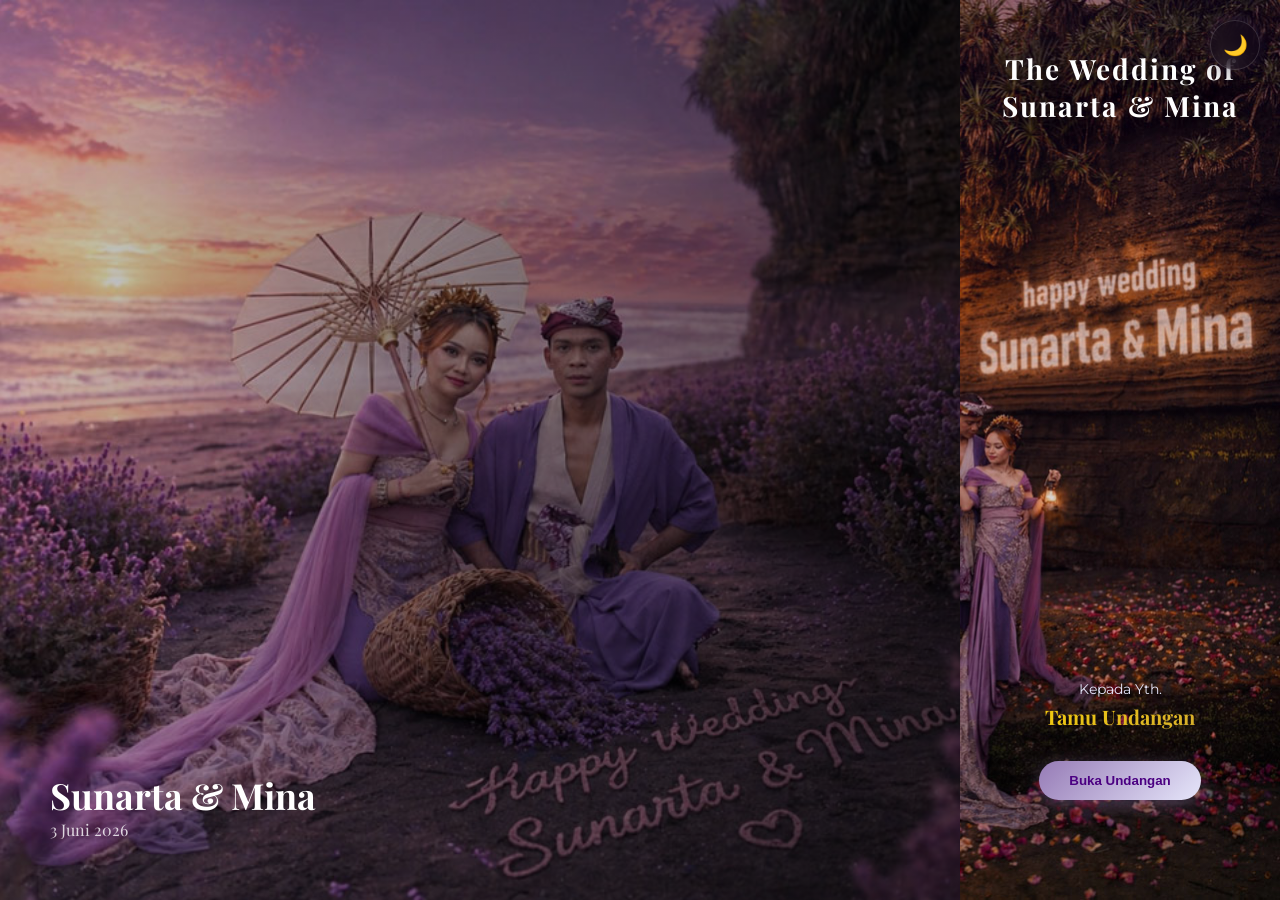
==== commit 9df70544: "Add dark mode stylesheet link to index.html" ====
--- a/index.html
+++ b/index.html
@@ -16,6 +16,7 @@
 <!-- FONT -->
 <link href="https://fonts.googleapis.com/css2?family=Playfair+Display:wght@500;700&family=Montserrat:wght@300;400;600&display=swap" rel="stylesheet">
 <link rel="stylesheet" href="style.css">
+<link rel="stylesheet" href="dark_mode.css">
 <link rel="shortcut icon" href="image/favicon-lavender.png" type="image/x-icon">
 </head>
 
--- a/dark_mode.css
+++ b/dark_mode.css
@@ -0,0 +1,376 @@
+/* =========================================
+   NIGHT MODE
+========================================= */
+body.night{
+    background:#0f0718;
+    color:#f5ecff;
+}
+
+/* RIGHT SIDE */
+body.night .right-side{
+    background:#12091d;
+}
+
+/* HERO */
+body.night .hero::before{
+    background:linear-gradient(
+        to bottom,
+        rgba(15, 7, 24, 0.45),
+        rgba(0,0,0,0.75)
+    );
+}
+
+/* BUTTON */
+body.night .btn{
+    background:linear-gradient(135deg,#3b1c5f,#8d6bc5);
+    color:#fff;
+
+    box-shadow:0 5px 25px rgba(141,107,197,0.35);
+}
+
+body.night .btn:hover{
+    box-shadow:0 8px 30px rgba(180,140,255,0.55);
+}
+
+/* LIGHT SECTION */
+body.night .light{
+    background:#181022;
+    color:#f5ecff;
+}
+
+/* CARD 1 */
+body.night .card-1{
+    color:#ffd86b;
+}
+
+body.night .card1-middle{
+    background:rgba(44, 19, 74, 0.72);
+    border:1px solid rgba(255,255,255,0.08);
+
+    box-shadow:
+        0 10px 30px rgba(0,0,0,0.45),
+        0 0 25px rgba(150,123,182,0.18);
+}
+
+body.night .countdown .box{
+    background:rgba(20,10,30,0.72);
+
+    border:1px solid rgba(255,255,255,0.08);
+
+    box-shadow:0 8px 20px rgba(0,0,0,0.45);
+}
+
+/* CARD 2 */
+body.night .card-2{
+    box-shadow:
+        0 0 25px rgba(0,0,0,0.6),
+        0 0 40px rgba(120,80,180,0.12);
+}
+
+body.night .card-2 .ayat{
+    color:#ffe082;
+}
+
+body.night .card-2 .arti{
+    color:#f9d48f;
+}
+
+body.night .card-2 .sumber{
+    color:#b7a7c7;
+}
+
+/* CARD 3 */
+body.night .card-3{
+    background:linear-gradient(
+        to bottom,
+        #130b1f,
+        #1c1229
+    );
+}
+
+body.night .card-3 .title{
+    color:#d8b4ff;
+}
+
+body.night .card-3 .opening{
+    color:#caa7ff;
+}
+
+body.night .card-3 .desc{
+    color:#d4c5e6;
+}
+
+/* COUPLE */
+body.night .couple h3{
+    color:#f3d3ff;
+}
+
+body.night .sub{
+    color:#c8b7d8;
+}
+
+body.night .addr{
+    color:#9f8db3;
+}
+
+body.night .couple img{
+    box-shadow:
+        0 12px 30px rgba(0,0,0,0.5),
+        0 0 30px rgba(170,120,255,0.18);
+}
+
+/* CARD 4 */
+body.night .event-card{
+    background:rgba(24,14,34,0.72);
+
+    border:1px solid rgba(255,255,255,0.08);
+
+    box-shadow:
+        0 10px 30px rgba(0,0,0,0.45),
+        0 0 25px rgba(150,123,182,0.1);
+}
+
+body.night .event-card h2{
+    color:#f0d4ff;
+}
+
+body.night .event-card p{
+    color:#d8cbe6;
+}
+
+body.night .btn-map{
+    background:linear-gradient(
+        135deg,
+        #3b1c5f,
+        #8d6bc5
+    );
+
+    color:#fff;
+}
+
+/* SLIDER */
+body.night .caption{
+    background:rgba(15,8,24,0.55);
+
+    border:1px solid rgba(255,255,255,0.08);
+
+    box-shadow:
+        0 10px 30px rgba(0,0,0,0.45),
+        0 0 20px rgba(180,120,255,0.12);
+}
+
+body.night .caption p{
+    color:#f3ebff;
+}
+
+body.night .dot{
+    background:rgba(255,255,255,0.18);
+}
+
+body.night .dot.active{
+    background:#d8b4ff;
+    box-shadow:0 0 15px #c084fc;
+}
+
+/* GALLERY */
+body.night .gallery img{
+    border-radius:16px;
+
+    box-shadow:
+        0 5px 20px rgba(0,0,0,0.4),
+        0 0 15px rgba(180,120,255,0.08);
+}
+
+body.night .gallery img:hover{
+    filter:brightness(1.05);
+}
+
+/* GIFT */
+body.night .gift-section{
+    background:linear-gradient(
+        to bottom,
+        #140b20,
+        #0f0718
+    );
+}
+
+body.night .gift-title{
+    color:#f0d4ff;
+}
+
+body.night .gift-desc{
+    color:#b8a9c7;
+}
+
+body.night .gift-card{
+    background:linear-gradient(
+        135deg,
+        #2d1848,
+        #4d2f73
+    );
+
+    color:#fff;
+
+    box-shadow:
+        0 10px 25px rgba(0,0,0,0.5),
+        0 0 25px rgba(170,120,255,0.12);
+}
+
+body.night .gift-card button{
+    background:#d8b4ff;
+    color:#2e004f;
+}
+
+body.night .gift-card button:hover{
+    background:#f1dcff;
+}
+
+/* COMMENT */
+body.night .comment-section{
+    background:linear-gradient(
+        to bottom,
+        #100818,
+        #1b1027
+    );
+}
+
+body.night .comment-title{
+    color:#f0d4ff;
+}
+
+body.night .comment-sub{
+    color:#a996bc;
+}
+
+/* FORM */
+body.night .comment-form input,
+body.night .comment-form textarea{
+    background:#1f142d;
+    border:1px solid rgba(255,255,255,0.08);
+
+    color:#fff;
+}
+
+body.night .comment-form input::placeholder,
+body.night .comment-form textarea::placeholder{
+    color:#9b88b2;
+}
+
+body.night .comment-form input:focus,
+body.night .comment-form textarea:focus{
+    border-color:#c084fc;
+
+    box-shadow:
+        0 0 15px rgba(192,132,252,0.3);
+}
+
+body.night .comment-form button{
+    background:linear-gradient(
+        135deg,
+        #3b1c5f,
+        #8d6bc5
+    );
+
+    color:#fff;
+}
+
+/* COMMENT ITEM */
+body.night .comment{
+    background:linear-gradient(
+        135deg,
+        #1b1128,
+        #251734
+    );
+
+    box-shadow:
+        0 5px 20px rgba(0,0,0,0.35),
+        0 0 15px rgba(180,120,255,0.08);
+}
+
+body.night .comment h4{
+    color:#f0d4ff;
+}
+
+body.night .comment p{
+    color:#d8cbe6;
+}
+
+body.night .time{
+    color:#8d7aa5;
+}
+
+/* SCROLLBAR */
+body.night ::-webkit-scrollbar{
+    width:8px;
+}
+
+body.night ::-webkit-scrollbar-track{
+    background:#140b20;
+}
+
+body.night ::-webkit-scrollbar-thumb{
+    background:#5d3b8b;
+    border-radius:10px;
+}
+
+body.night ::-webkit-scrollbar-thumb:hover{
+    background:#8d6bc5;
+}
+
+/* =========================================
+   THEME TOGGLE BUTTON
+========================================= */
+.theme-toggle{
+    position:fixed;
+    top:20px;
+    right:20px;
+    z-index:9999;
+
+    width:50px;
+    height:50px;
+
+    border:none;
+    border-radius:50%;
+
+    cursor:pointer;
+
+    font-size:20px;
+
+    display:flex;
+    align-items:center;
+    justify-content:center;
+
+    color:#fff;
+
+    background:rgba(20,10,30,0.45);
+
+    backdrop-filter:blur(10px);
+
+    border:1px solid rgba(255,255,255,0.15);
+
+    box-shadow:
+        0 5px 20px rgba(0,0,0,0.35),
+        0 0 15px rgba(180,120,255,0.15);
+
+    transition:0.35s ease;
+}
+
+/* hover */
+.theme-toggle:hover{
+    transform:scale(1.08) rotate(10deg);
+
+    background:rgba(80,50,120,0.6);
+
+    box-shadow:
+        0 8px 25px rgba(0,0,0,0.4),
+        0 0 20px rgba(200,160,255,0.35);
+}
+
+/* saat dark mode aktif */
+body.night .theme-toggle{
+    background:rgba(255,255,255,0.08);
+
+    box-shadow:
+        0 5px 20px rgba(0,0,0,0.45),
+        0 0 25px rgba(192,132,252,0.25);
+}
